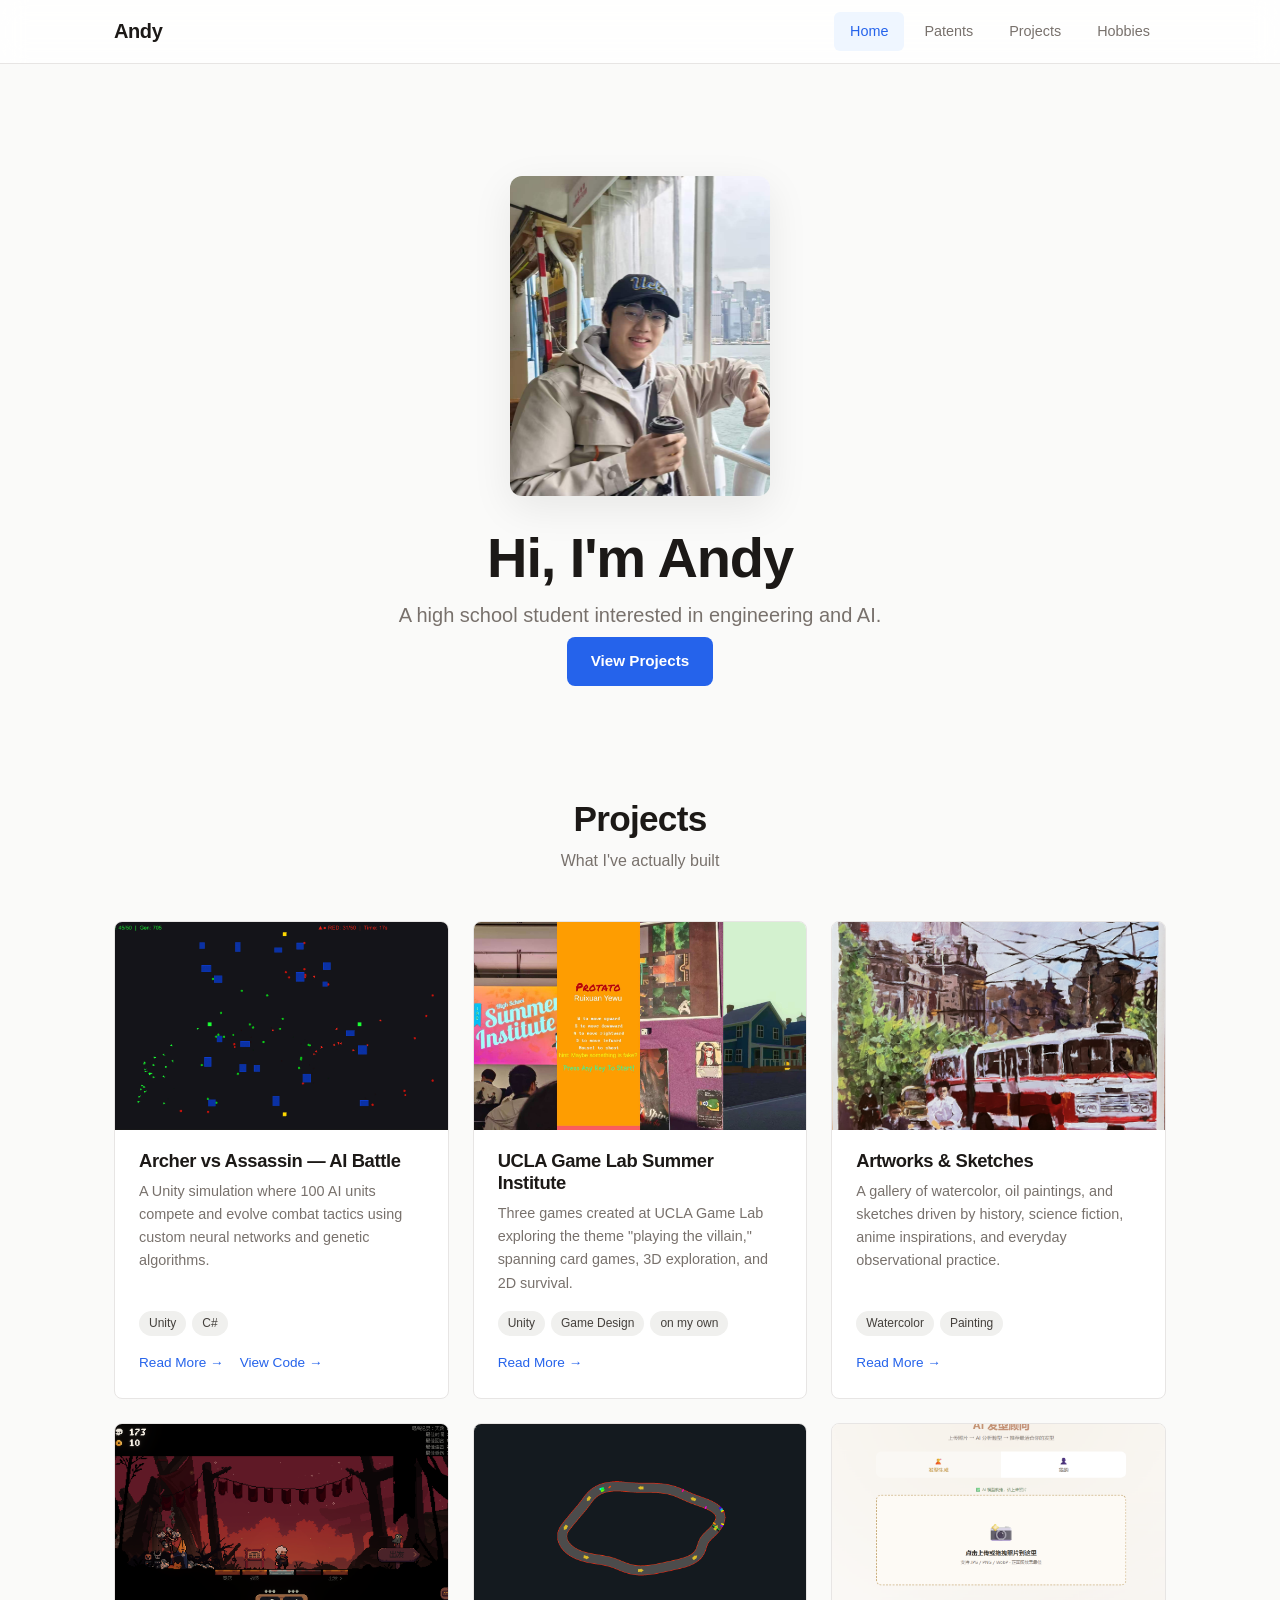
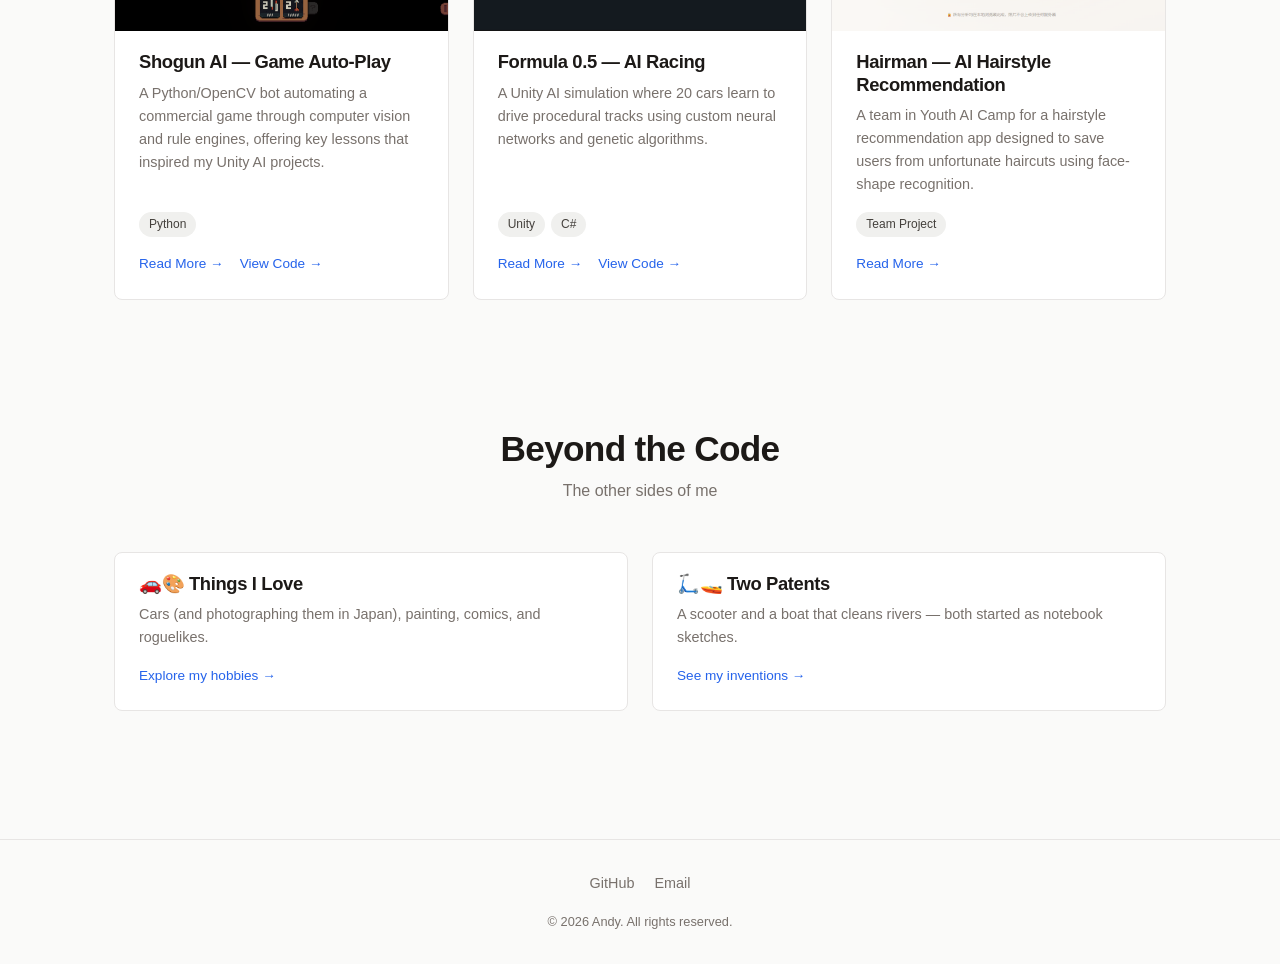
==== index.html @ 281b5085 "Add brief description to Artworks & Sketches card Co-Authored-By: Claude <noreply@anthropic.com>" ====
<!DOCTYPE html>
<html lang="en">
<head>
  <meta charset="UTF-8">
  <meta name="viewport" content="width=device-width, initial-scale=1.0">
  <meta name="description" content="Andy's personal site — projects and art by a high school student interested in engineering and AI">
  <title>Andy - Home</title>
  <link rel="stylesheet" href="css/style.css?v=2">
</head>
<body>

  <!-- Nav placeholder -->
  <div id="nav-placeholder"></div>

  <!-- Main content -->
  <main class="page-main">
    <div class="container">

      <!-- Hero -->
      <section class="hero">
        <div class="hero-photo">
          <img src="images/andy-photo.jpg" alt="Andy">
        </div>
        <h1>Hi, I'm Andy</h1>
        <p class="hero-tagline">A high school student interested in engineering and AI.</p>
        <div class="hero-actions">
          <a href="projects.html" class="btn btn-primary">View Projects</a>
          <!-- Resume hidden until it's ready: <a href="resume.pdf" class="btn btn-outline" target="_blank" rel="noopener">Download Resume</a> -->
        </div>
      </section>

      <!-- Featured Projects -->
      <section class="section">
        <div class="section-header">
          <h2>Projects</h2>
          <p>What I've actually built</p>
        </div>

        <div class="projects-grid">

          <!-- Archer vs Assassin -->
          <article class="project-card">
            <a href="archer-vs-assassin.html" class="project-card-link" aria-label="Archer vs Assassin details"></a>
            <div class="project-card-img"><img src="images/archer-vs-assassin-cover.png" alt="Archer vs Assassin AI Battle" style="width:100%;height:100%;object-fit:cover;"></div>
            <div class="project-card-body">
              <h3>Archer vs Assassin — AI Battle</h3>
              <p>A Unity simulation where 100 AI units compete and evolve combat tactics using custom neural networks and genetic algorithms.</p>
              <div class="project-card-tags">
                <span class="tag">Unity</span>
                <span class="tag">C#</span>
              </div>
              <div class="project-card-links">
                <a href="archer-vs-assassin.html">Read More →</a>
                <a href="https://github.com/AndyYe2009/archer-vs-assassin" target="_blank" rel="noopener">View Code →</a>
              </div>
            </div>
          </article>

          <!-- UCLA Game Lab -->
          <article class="project-card">
            <a href="ucla-game-lab.html" class="project-card-link" aria-label="UCLA Game Lab details"></a>
            <div class="project-card-img"><img src="images/ucla-game-lab-cover.jpg" alt="UCLA Game Lab Summer Institute" style="width:100%;height:100%;object-fit:cover;"></div>
            <div class="project-card-body">
              <h3>UCLA Game Lab Summer Institute</h3>
              <p>Three games created at UCLA Game Lab exploring the theme "playing the villain," spanning card games, 3D exploration, and 2D survival.</p>
              <div class="project-card-tags">
                <span class="tag">Unity</span>
                <span class="tag">Game Design</span>
                <span class="tag">on my own</span>
              </div>
              <div class="project-card-links">
                <a href="ucla-game-lab.html">Read More →</a>
              </div>
            </div>
          </article>

          <!-- Artworks & Sketches -->
          <article class="project-card">
            <a href="artwork.html" class="project-card-link" aria-label="Artworks &amp; Sketches details"></a>
            <div class="project-card-img"><img src="images/peoples-art-youth.jpg" alt="Artworks &amp; Sketches by Andy" style="width:100%;height:100%;object-fit:cover;"></div>
            <div class="project-card-body">
              <h3>Artworks &amp; Sketches</h3>
              <p>A gallery of watercolor, oil paintings, and sketches driven by history, science fiction, anime inspirations, and everyday observational practice.</p>
              <div class="project-card-tags">
                <span class="tag">Watercolor</span>
                <span class="tag">Painting</span>
              </div>
              <div class="project-card-links">
                <a href="artwork.html">Read More →</a>
              </div>
            </div>
          </article>

          <!-- Shogun AI -->
          <article class="project-card">
            <a href="shogun-ai.html" class="project-card-link" aria-label="Shogun AI details"></a>
            <div class="project-card-img"><img src="images/shogun-ai-cover.png" alt="Shogun AI Auto-Play" style="width:100%;height:100%;object-fit:cover;"></div>
            <div class="project-card-body">
              <h3>Shogun AI — Game Auto-Play</h3>
              <p>A Python/OpenCV bot automating a commercial game through computer vision and rule engines, offering key lessons that inspired my Unity AI projects.</p>
              <div class="project-card-tags">
                <span class="tag">Python</span>
              </div>
              <div class="project-card-links">
                <a href="shogun-ai.html">Read More →</a>
                <a href="https://github.com/AndyYe2009/shogun-ai" target="_blank" rel="noopener">View Code →</a>
              </div>
            </div>
          </article>

          <!-- Formula 0.5 -->
          <article class="project-card">
            <a href="formula-0.5.html" class="project-card-link" aria-label="Formula 0.5 details"></a>
            <div class="project-card-img"><img src="images/formula-0.5-cover.png" alt="Formula 0.5 AI Racing" style="width:100%;height:100%;object-fit:cover;"></div>
            <div class="project-card-body">
              <h3>Formula 0.5 — AI Racing</h3>
              <p>A Unity AI simulation where 20 cars learn to drive procedural tracks using custom neural networks and genetic algorithms.</p>
              <div class="project-card-tags">
                <span class="tag">Unity</span>
                <span class="tag">C#</span>
              </div>
              <div class="project-card-links">
                <a href="formula-0.5.html">Read More →</a>
                <a href="https://github.com/AndyYe2009/formula-0.5" target="_blank" rel="noopener">View Code →</a>
              </div>
            </div>
          </article>

          <!-- Hairman -->
          <article class="project-card">
            <a href="hairman.html" class="project-card-link" aria-label="Hairman details"></a>
            <div class="project-card-img"><img src="images/face-style-1.png" alt="Hairman AI Hairstyle Recommendation" style="width:100%;height:100%;object-fit:cover;"></div>
            <div class="project-card-body">
              <h3>Hairman — AI Hairstyle Recommendation</h3>
              <p>A team in Youth AI Camp for a hairstyle recommendation app designed to save users from unfortunate haircuts using face-shape recognition.</p>
              <div class="project-card-tags">
                <span class="tag">Team Project</span>
              </div>
              <div class="project-card-links">
                <a href="hairman.html">Read More →</a>
              </div>
            </div>
          </article>

        </div>
      </section>

      <!-- Beyond the code -->
      <section class="section">
        <div class="section-header">
          <h2>Beyond the Code</h2>
          <p>The other sides of me</p>
        </div>

        <div class="projects-grid" style="grid-template-columns: repeat(auto-fit, minmax(300px, 1fr));">

          <article class="project-card">
            <a href="hobbies.html" class="project-card-link" aria-label="Hobbies"></a>
            <div class="project-card-body">
              <h3>🚗🎨 Things I Love</h3>
              <p>Cars (and photographing them in Japan), painting, comics, and roguelikes.</p>
              <div class="project-card-links"><a href="hobbies.html">Explore my hobbies →</a></div>
            </div>
          </article>

          <article class="project-card">
            <a href="patents.html" class="project-card-link" aria-label="Patents"></a>
            <div class="project-card-body">
              <h3>🛴🚤 Two Patents</h3>
              <p>A scooter and a boat that cleans rivers — both started as notebook sketches.</p>
              <div class="project-card-links"><a href="patents.html">See my inventions →</a></div>
            </div>
          </article>

        </div>
      </section>

    </div>
  </main>

  <!-- Footer placeholder -->
  <div id="footer-placeholder"></div>

  <script src="js/main.js?v=3"></script>
</body>
</html>
---- css/style.css ----
/* ========================================
   个人主页 - 全局样式
   极简现代风格
   ======================================== */

/* ---------- CSS Variables ---------- */
:root {
  --color-bg:        #fafaf9;
  --color-surface:   #ffffff;
  --color-text:      #1c1917;
  --color-text-muted:#78716c;
  --color-accent:    #2563eb;
  --color-accent-hover: #1d4ed8;
  --color-border:    #e7e5e4;
  --color-tag-bg:    #f0f0ee;
  --color-tag-text:  #44403c;

  --font-sans: 'Inter', -apple-system, BlinkMacSystemFont, 'Segoe UI', Roboto, 'Helvetica Neue', Arial, sans-serif;
  --font-mono: 'JetBrains Mono', 'Fira Code', 'Cascadia Code', Consolas, monospace;

  --max-width: 1100px;
  --nav-height: 64px;
  --radius: 8px;
  --shadow-sm: 0 1px 2px rgba(0,0,0,0.04);
  --shadow-md: 0 4px 12px rgba(0,0,0,0.06);
  --shadow-lg: 0 12px 40px rgba(0,0,0,0.08);

  --transition: 0.2s ease;
}

/* ---------- Reset ---------- */
*, *::before, *::after {
  box-sizing: border-box;
  margin: 0;
  padding: 0;
}

html {
  scroll-behavior: smooth;
  -webkit-font-smoothing: antialiased;
  -moz-osx-font-smoothing: grayscale;
}

body {
  font-family: var(--font-sans);
  font-size: 16px;
  line-height: 1.6;
  color: var(--color-text);
  background-color: var(--color-bg);
  min-height: 100vh;
  display: flex;
  flex-direction: column;
}

/* ---------- Typography ---------- */
h1, h2, h3, h4 {
  font-weight: 700;
  line-height: 1.2;
  letter-spacing: -0.02em;
}

h1 { font-size: clamp(2.2rem, 5vw, 3.5rem); }
h2 { font-size: clamp(1.6rem, 3.5vw, 2.2rem); }
h3 { font-size: 1.25rem; }

p { color: var(--color-text-muted); }

a {
  color: var(--color-accent);
  text-decoration: none;
  transition: color var(--transition);
}
a:hover { color: var(--color-accent-hover); }

/* ---------- Container ---------- */
.container {
  width: 100%;
  max-width: var(--max-width);
  margin: 0 auto;
  padding: 0 24px;
}

/* ========================================
   导航栏 (Navigation)
   ======================================== */
.navbar {
  position: fixed;
  top: 0;
  left: 0;
  right: 0;
  height: var(--nav-height);
  background: rgba(255,255,255,0.82);
  backdrop-filter: blur(12px);
  -webkit-backdrop-filter: blur(12px);
  border-bottom: 1px solid var(--color-border);
  z-index: 1000;
  display: flex;
  align-items: center;
}

.navbar .container {
  display: flex;
  align-items: center;
  justify-content: space-between;
}

.nav-logo {
  font-size: 1.25rem;
  font-weight: 700;
  color: var(--color-text);
  letter-spacing: -0.02em;
  text-decoration: none;
}
.nav-logo:hover { color: var(--color-accent); }

.nav-links {
  display: flex;
  gap: 4px;
  list-style: none;
}

.nav-links a {
  display: inline-block;
  padding: 8px 16px;
  border-radius: 6px;
  font-size: 0.9rem;
  font-weight: 500;
  color: var(--color-text-muted);
  text-decoration: none;
  transition: all var(--transition);
}

.nav-links a:hover {
  color: var(--color-text);
  background: var(--color-tag-bg);
}

.nav-links a.active {
  color: var(--color-accent);
  background: #eff6ff;
}

/* Mobile nav toggle */
.nav-toggle {
  display: none;
  background: none;
  border: none;
  cursor: pointer;
  padding: 8px;
  color: var(--color-text);
}

.nav-toggle span {
  display: block;
  width: 24px;
  height: 2px;
  background: var(--color-text);
  margin: 5px 0;
  border-radius: 2px;
  transition: var(--transition);
}

/* ========================================
   页脚 (Footer)
   ======================================== */
.footer {
  margin-top: auto;
  padding: 32px 0;
  border-top: 1px solid var(--color-border);
  text-align: center;
}

.footer-social {
  display: flex;
  justify-content: center;
  gap: 20px;
  margin-bottom: 16px;
}

.footer-social a {
  color: var(--color-text-muted);
  font-size: 0.9rem;
  transition: color var(--transition);
}
.footer-social a:hover { color: var(--color-accent); }

.footer-copy {
  font-size: 0.8rem;
  color: var(--color-text-muted);
}

/* ========================================
   页面主体
   ======================================== */
.page-main {
  flex: 1;
  padding-top: calc(var(--nav-height) + 48px);
  padding-bottom: 64px;
}

/* ---------- Page Header ---------- */
.page-header {
  text-align: center;
  padding: 48px 0 40px;
}

.page-header h1 {
  margin-bottom: 12px;
}

.page-header p {
  font-size: 1.1rem;
  max-width: 560px;
  margin: 0 auto;
}

/* ========================================
   Hero (首页)
   ======================================== */
.hero {
  display: flex;
  flex-direction: column;
  align-items: center;
  text-align: center;
  padding: 64px 0 48px;
}

.hero-avatar {
  width: 100px;
  height: 100px;
  border-radius: 50%;
  background: linear-gradient(135deg, #dbeafe, #bfdbfe);
  display: flex;
  align-items: center;
  justify-content: center;
  font-size: 2.4rem;
  color: var(--color-accent);
  margin-bottom: 28px;
  border: 3px solid var(--color-surface);
  box-shadow: var(--shadow-md);
}

.hero-photo {
  width: 260px;
  height: 320px;
  border-radius: 12px;
  overflow: hidden;
  margin-bottom: 28px;
  box-shadow: var(--shadow-lg);
}

.hero-photo img {
  width: 100%;
  height: 100%;
  object-fit: cover;
  display: block;
}

.hero h1 {
  margin-bottom: 8px;
}

.hero .hero-tagline {
  font-size: 1.25rem;
  color: var(--color-text-muted);
  margin-bottom: 6px;
}

.hero .hero-sub {
  font-size: 0.95rem;
  color: var(--color-text-muted);
  max-width: 500px;
  margin-bottom: 32px;
}

.hero-actions {
  display: flex;
  gap: 12px;
  flex-wrap: wrap;
  justify-content: center;
}

/* ---------- Buttons ---------- */
.btn {
  display: inline-flex;
  align-items: center;
  gap: 6px;
  padding: 12px 24px;
  border-radius: var(--radius);
  font-size: 0.95rem;
  font-weight: 600;
  text-decoration: none;
  transition: all var(--transition);
  cursor: pointer;
  border: none;
}

.btn-primary {
  background: var(--color-accent);
  color: #fff;
}
.btn-primary:hover {
  background: var(--color-accent-hover);
  color: #fff;
  transform: translateY(-1px);
  box-shadow: var(--shadow-md);
}

.btn-outline {
  background: transparent;
  color: var(--color-text);
  border: 1.5px solid var(--color-border);
}
.btn-outline:hover {
  border-color: var(--color-accent);
  color: var(--color-accent);
  transform: translateY(-1px);
}

/* ========================================
   区块通用
   ======================================== */
.section {
  padding: 64px 0;
}

.section-header {
  text-align: center;
  margin-bottom: 48px;
}

.section-header h2 {
  margin-bottom: 8px;
}

.section-header p {
  font-size: 1rem;
}

/* ========================================
   项目卡片 (Project Cards)
   ======================================== */
.projects-grid {
  display: grid;
  grid-template-columns: repeat(auto-fill, minmax(320px, 1fr));
  gap: 24px;
}

.project-card {
  position: relative;
  background: var(--color-surface);
  border: 1px solid var(--color-border);
  border-radius: var(--radius);
  overflow: hidden;
  transition: all var(--transition);
  display: flex;
  flex-direction: column;
}

.project-card:hover {
  transform: translateY(-4px);
  box-shadow: var(--shadow-lg);
  border-color: transparent;
}

/* Card overlay link — makes entire card clickable */
.project-card-link {
  position: absolute;
  top: 0;
  left: 0;
  width: 100%;
  height: 100%;
  z-index: 2;
  text-decoration: none;
  color: transparent;
}

/* Inner links sit ABOVE the overlay so they stay clickable */
.project-card-links a {
  position: relative;
  z-index: 3;
}

.project-card-img {
  width: 100%;
  aspect-ratio: 16 / 10;
  background: linear-gradient(135deg, #f5f5f4, #e7e5e4);
  display: flex;
  align-items: center;
  justify-content: center;
  font-size: 2rem;
  color: var(--color-text-muted);
  overflow: hidden;
}

.project-card-img img {
  display: block;
}

.project-card-body {
  padding: 20px 24px 24px;
  flex: 1;
  display: flex;
  flex-direction: column;
}

.project-card-body h3 {
  margin-bottom: 8px;
  font-size: 1.15rem;
}

.project-card-body p {
  font-size: 0.9rem;
  flex: 1;
  margin-bottom: 16px;
}

.project-card-tags {
  display: flex;
  flex-wrap: wrap;
  gap: 6px;
  margin-bottom: 16px;
}

.tag {
  display: inline-block;
  padding: 3px 10px;
  font-size: 0.75rem;
  font-weight: 500;
  border-radius: 100px;
  background: var(--color-tag-bg);
  color: var(--color-tag-text);
}

.project-card-links {
  display: flex;
  gap: 16px;
  font-size: 0.85rem;
  font-weight: 500;
}

/* Timeline */
.timeline {
  position: relative;
  padding-left: 28px;
}

.timeline::before {
  content: '';
  position: absolute;
  left: 7px;
  top: 4px;
  bottom: 4px;
  width: 2px;
  background: var(--color-border);
}

.timeline-item {
  position: relative;
  margin-bottom: 32px;
}

.timeline-item:last-child { margin-bottom: 0; }

.timeline-item::before {
  content: '';
  position: absolute;
  left: -24px;
  top: 6px;
  width: 10px;
  height: 10px;
  border-radius: 50%;
  background: var(--color-accent);
  border: 2px solid var(--color-surface);
  box-shadow: 0 0 0 2px var(--color-accent);
}

.timeline-date {
  font-size: 0.8rem;
  font-weight: 600;
  color: var(--color-accent);
  text-transform: uppercase;
  letter-spacing: 0.05em;
  margin-bottom: 4px;
}

.timeline-title {
  font-weight: 600;
  font-size: 1rem;
  margin-bottom: 4px;
}

.timeline-desc {
  font-size: 0.9rem;
  color: var(--color-text-muted);
}

/* ========================================
   响应式 (Responsive)
   ======================================== */
@media (max-width: 768px) {
  .projects-grid {
    grid-template-columns: 1fr;
  }

  .hero {
    padding: 32px 0 24px;
  }

  .hero-avatar {
    width: 80px;
    height: 80px;
    font-size: 2rem;
  }

  .hero-photo {
    width: 200px;
    height: 250px;
  }

  .page-main {
    padding-top: calc(var(--nav-height) + 24px);
  }

  /* Mobile nav */
  .nav-links {
    position: fixed;
    top: var(--nav-height);
    left: 0;
    right: 0;
    background: rgba(255,255,255,0.95);
    backdrop-filter: blur(12px);
    -webkit-backdrop-filter: blur(12px);
    flex-direction: column;
    padding: 16px;
    border-bottom: 1px solid var(--color-border);
    transform: translateY(-100%);
    opacity: 0;
    pointer-events: none;
    transition: all 0.25s ease;
  }

  .nav-links.open {
    transform: translateY(0);
    opacity: 1;
    pointer-events: auto;
  }

  .nav-links a {
    display: block;
    padding: 12px 16px;
    font-size: 1rem;
  }

  .nav-toggle { display: block; }
}

@media (max-width: 480px) {
  .hero-actions {
    flex-direction: column;
  }

  .btn { justify-content: center; }
}

/* ========================================
   可展开内容 (Expandable / Accordion)
   ======================================== */
details.accordion {
  border: 1px solid var(--color-border);
  border-radius: var(--radius);
  background: var(--color-surface);
  margin-bottom: 12px;
  overflow: hidden;
}

details.accordion summary {
  cursor: pointer;
  padding: 14px 18px;
  font-weight: 600;
  font-size: 0.95rem;
  list-style: none;
  display: flex;
  align-items: center;
  justify-content: space-between;
  gap: 12px;
  user-select: none;
  color: var(--color-text);
}

details.accordion summary::-webkit-details-marker { display: none; }

details.accordion summary::after {
  content: '+';
  font-weight: 700;
  font-size: 1.1rem;
  color: var(--color-accent);
  transition: transform var(--transition);
}

details.accordion[open] summary::after {
  content: '−';
}

details.accordion .accordion-body {
  padding: 4px 18px 18px;
  color: var(--color-text-muted);
  line-height: 1.7;
  font-size: 0.9rem;
}

details.accordion .accordion-body p,
details.accordion .accordion-body li {
  color: var(--color-text-muted);
}

details.accordion:hover {
  border-color: var(--color-accent);
}

/* ========================================
   横向时间轴 (Horizontal Timeline)
   ======================================== */
.timeline-h {
  display: flex;
  align-items: flex-start;
  gap: 20px;
  overflow-x: auto;
  padding: 16px 4px 28px;
  scroll-snap-type: x mandatory;
  -webkit-overflow-scrolling: touch;
  scrollbar-width: thin;
  scrollbar-color: var(--color-accent) var(--color-border);
  cursor: grab;
  user-select: none;
  -webkit-user-select: none;
  margin: 0 -24px;
  padding-left: 24px;
  padding-right: 24px;
}

.timeline-h:active,
.timeline-h.grabbing { cursor: grabbing; }

.timeline-h::-webkit-scrollbar { height: 8px; }
.timeline-h::-webkit-scrollbar-track {
  background: var(--color-border);
  border-radius: 100px;
}
.timeline-h::-webkit-scrollbar-thumb {
  background: var(--color-accent);
  border-radius: 100px;
}

.timeline-h-item {
  flex: 0 0 auto;
  width: 300px;
  scroll-snap-align: start;
  background: var(--color-surface);
  border: 1px solid var(--color-border);
  border-radius: var(--radius);
  padding: 20px;
  display: flex;
  flex-direction: column;
  gap: 6px;
  position: relative;
  transition: var(--transition);
}

.timeline-h-item:hover {
  border-color: var(--color-accent);
  transform: translateY(-2px);
  box-shadow: var(--shadow-sm);
}

.timeline-h-item::before {
  content: '';
  position: absolute;
  top: -9px;
  left: 22px;
  width: 12px;
  height: 12px;
  border-radius: 50%;
  background: var(--color-accent);
  box-shadow: 0 0 0 3px var(--color-bg);
}

.timeline-h-item img.timeline-media,
.timeline-h-item iframe.timeline-media {
  width: 100%;
  border-radius: 6px;
  margin-top: 6px;
}

.timeline-h-item iframe.timeline-media {
  aspect-ratio: 16 / 9;
  border: none;
  background: #000;
}

/* Trailing spacer so the last card can rest against the left edge */
.timeline-h::after {
  content: '';
  flex: 0 0 1px;
}
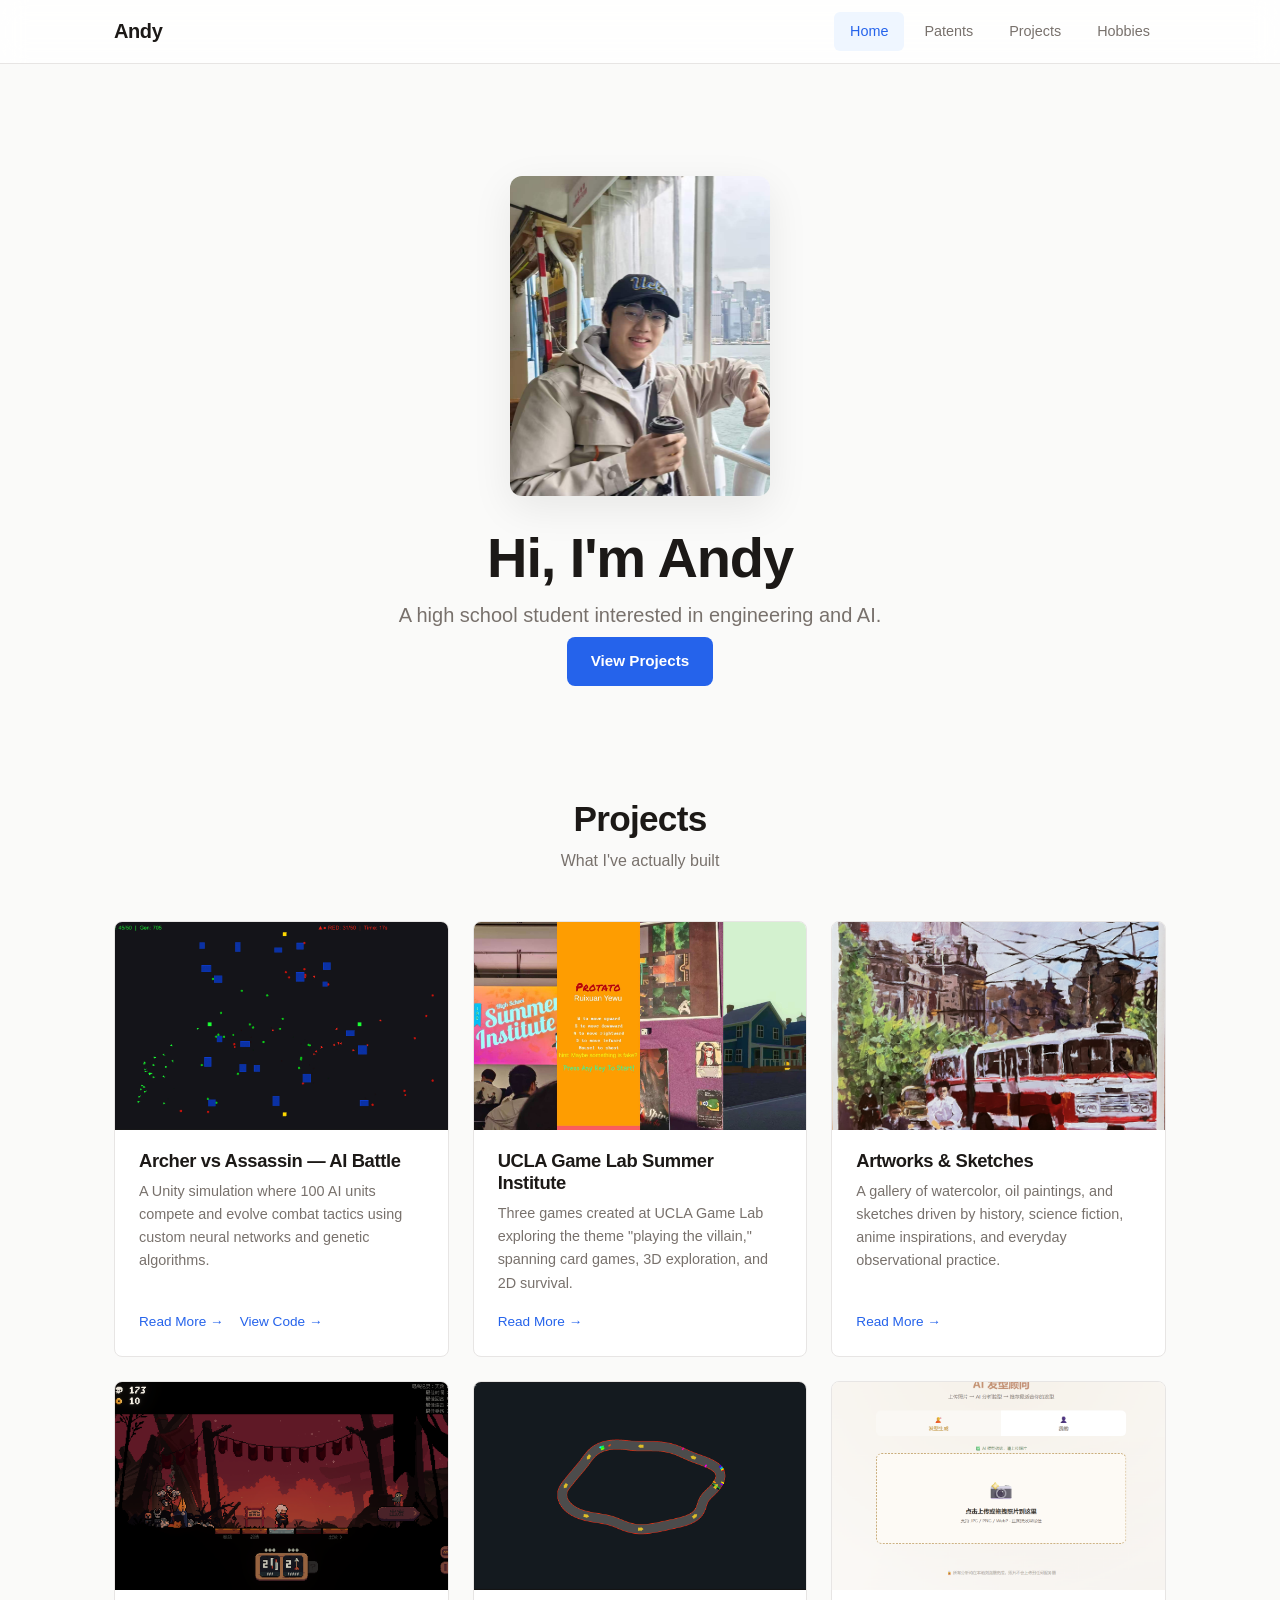
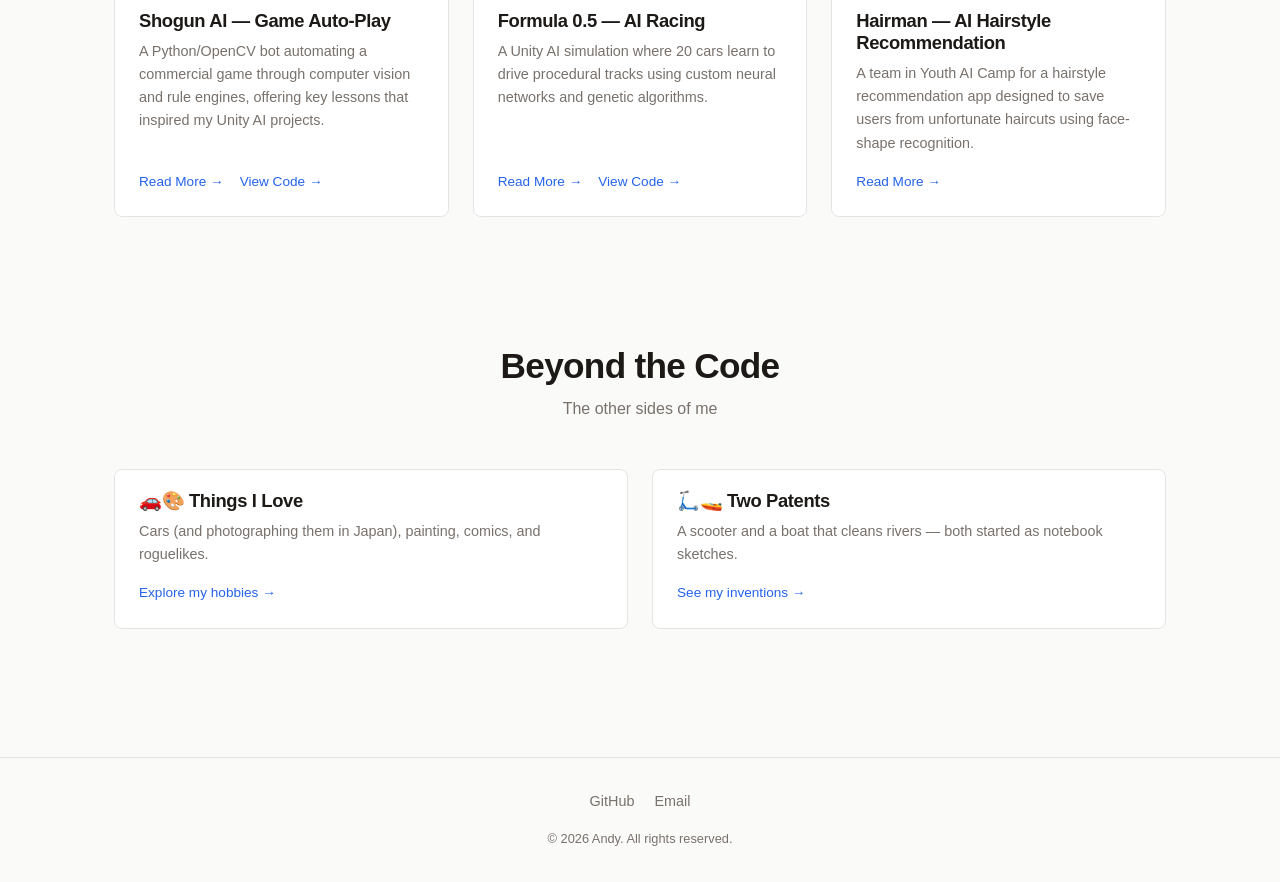
==== commit 666a3eae: "Remove tech tags from project cards Co-Authored-By: Claude <noreply@anthropic.com>" ====
--- a/index.html
+++ b/index.html
@@ -45,10 +45,6 @@
             <div class="project-card-body">
               <h3>Archer vs Assassin — AI Battle</h3>
               <p>A Unity simulation where 100 AI units compete and evolve combat tactics using custom neural networks and genetic algorithms.</p>
-              <div class="project-card-tags">
-                <span class="tag">Unity</span>
-                <span class="tag">C#</span>
-              </div>
               <div class="project-card-links">
                 <a href="archer-vs-assassin.html">Read More →</a>
                 <a href="https://github.com/AndyYe2009/archer-vs-assassin" target="_blank" rel="noopener">View Code →</a>
@@ -63,11 +59,6 @@
             <div class="project-card-body">
               <h3>UCLA Game Lab Summer Institute</h3>
               <p>Three games created at UCLA Game Lab exploring the theme "playing the villain," spanning card games, 3D exploration, and 2D survival.</p>
-              <div class="project-card-tags">
-                <span class="tag">Unity</span>
-                <span class="tag">Game Design</span>
-                <span class="tag">on my own</span>
-              </div>
               <div class="project-card-links">
                 <a href="ucla-game-lab.html">Read More →</a>
               </div>
@@ -81,10 +72,6 @@
             <div class="project-card-body">
               <h3>Artworks &amp; Sketches</h3>
               <p>A gallery of watercolor, oil paintings, and sketches driven by history, science fiction, anime inspirations, and everyday observational practice.</p>
-              <div class="project-card-tags">
-                <span class="tag">Watercolor</span>
-                <span class="tag">Painting</span>
-              </div>
               <div class="project-card-links">
                 <a href="artwork.html">Read More →</a>
               </div>
@@ -98,9 +85,6 @@
             <div class="project-card-body">
               <h3>Shogun AI — Game Auto-Play</h3>
               <p>A Python/OpenCV bot automating a commercial game through computer vision and rule engines, offering key lessons that inspired my Unity AI projects.</p>
-              <div class="project-card-tags">
-                <span class="tag">Python</span>
-              </div>
               <div class="project-card-links">
                 <a href="shogun-ai.html">Read More →</a>
                 <a href="https://github.com/AndyYe2009/shogun-ai" target="_blank" rel="noopener">View Code →</a>
@@ -115,10 +99,6 @@
             <div class="project-card-body">
               <h3>Formula 0.5 — AI Racing</h3>
               <p>A Unity AI simulation where 20 cars learn to drive procedural tracks using custom neural networks and genetic algorithms.</p>
-              <div class="project-card-tags">
-                <span class="tag">Unity</span>
-                <span class="tag">C#</span>
-              </div>
               <div class="project-card-links">
                 <a href="formula-0.5.html">Read More →</a>
                 <a href="https://github.com/AndyYe2009/formula-0.5" target="_blank" rel="noopener">View Code →</a>
@@ -133,9 +113,6 @@
             <div class="project-card-body">
               <h3>Hairman — AI Hairstyle Recommendation</h3>
               <p>A team in Youth AI Camp for a hairstyle recommendation app designed to save users from unfortunate haircuts using face-shape recognition.</p>
-              <div class="project-card-tags">
-                <span class="tag">Team Project</span>
-              </div>
               <div class="project-card-links">
                 <a href="hairman.html">Read More →</a>
               </div>
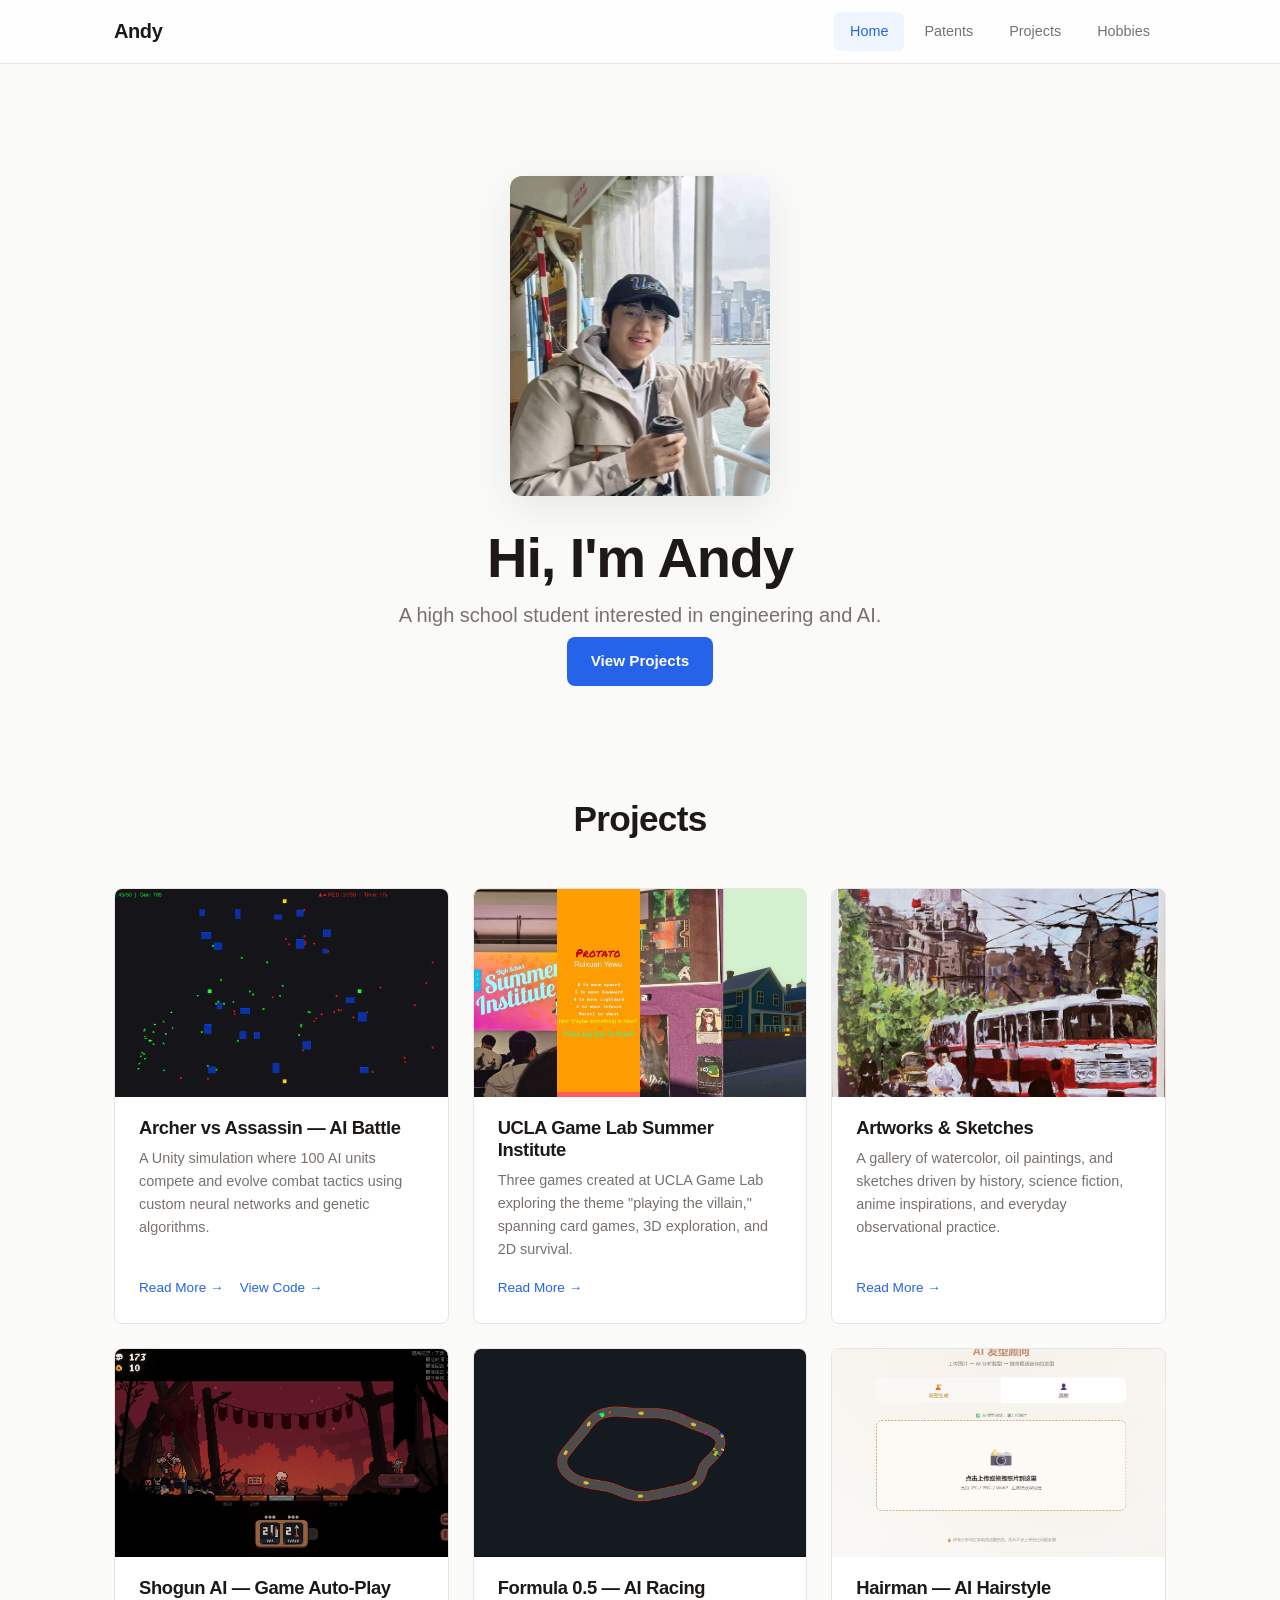
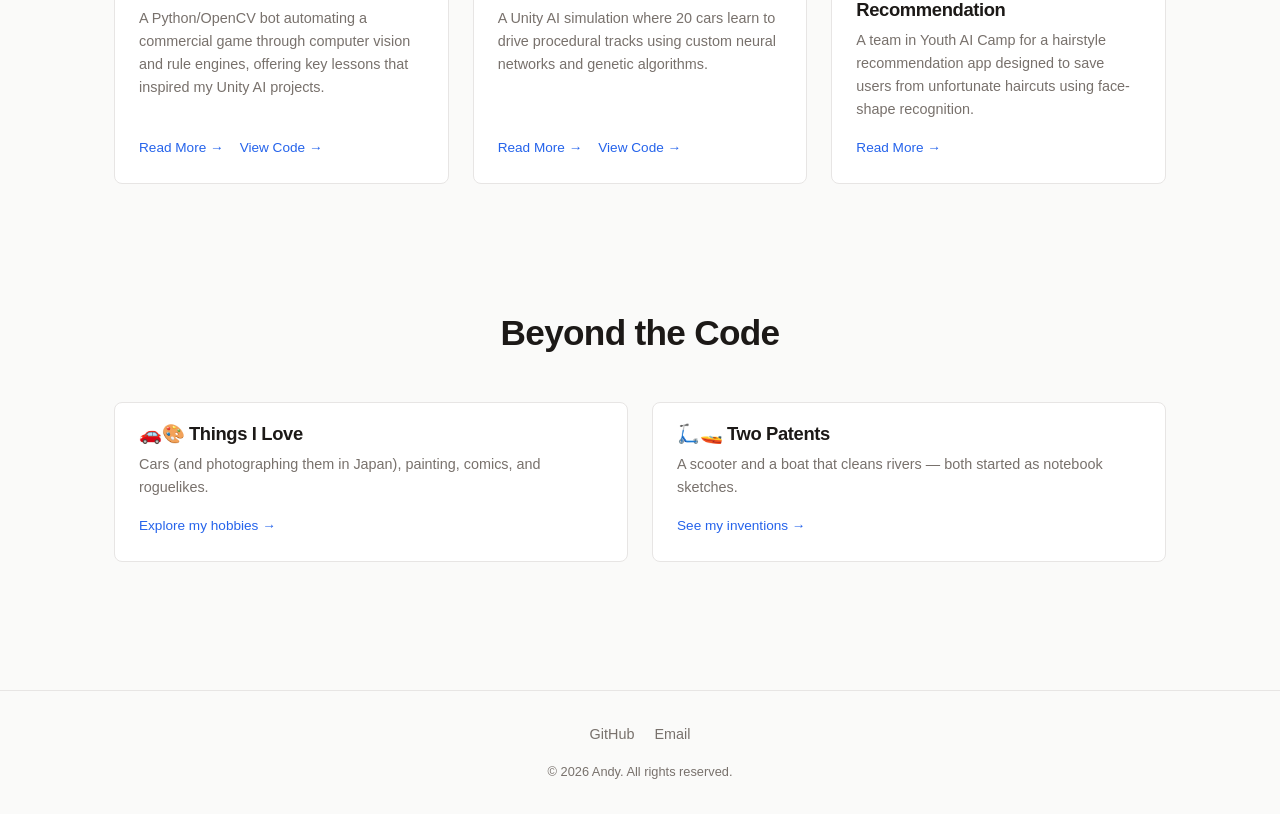
==== commit 26cd1d3c: "Remove section subtitles on homepage and projects page Co-Authored-By: Claude <noreply@anthropic.com" ====
--- a/index.html
+++ b/index.html
@@ -33,7 +33,6 @@
       <section class="section">
         <div class="section-header">
           <h2>Projects</h2>
-          <p>What I've actually built</p>
         </div>
 
         <div class="projects-grid">
@@ -126,7 +125,6 @@
       <section class="section">
         <div class="section-header">
           <h2>Beyond the Code</h2>
-          <p>The other sides of me</p>
         </div>
 
         <div class="projects-grid" style="grid-template-columns: repeat(auto-fit, minmax(300px, 1fr));">
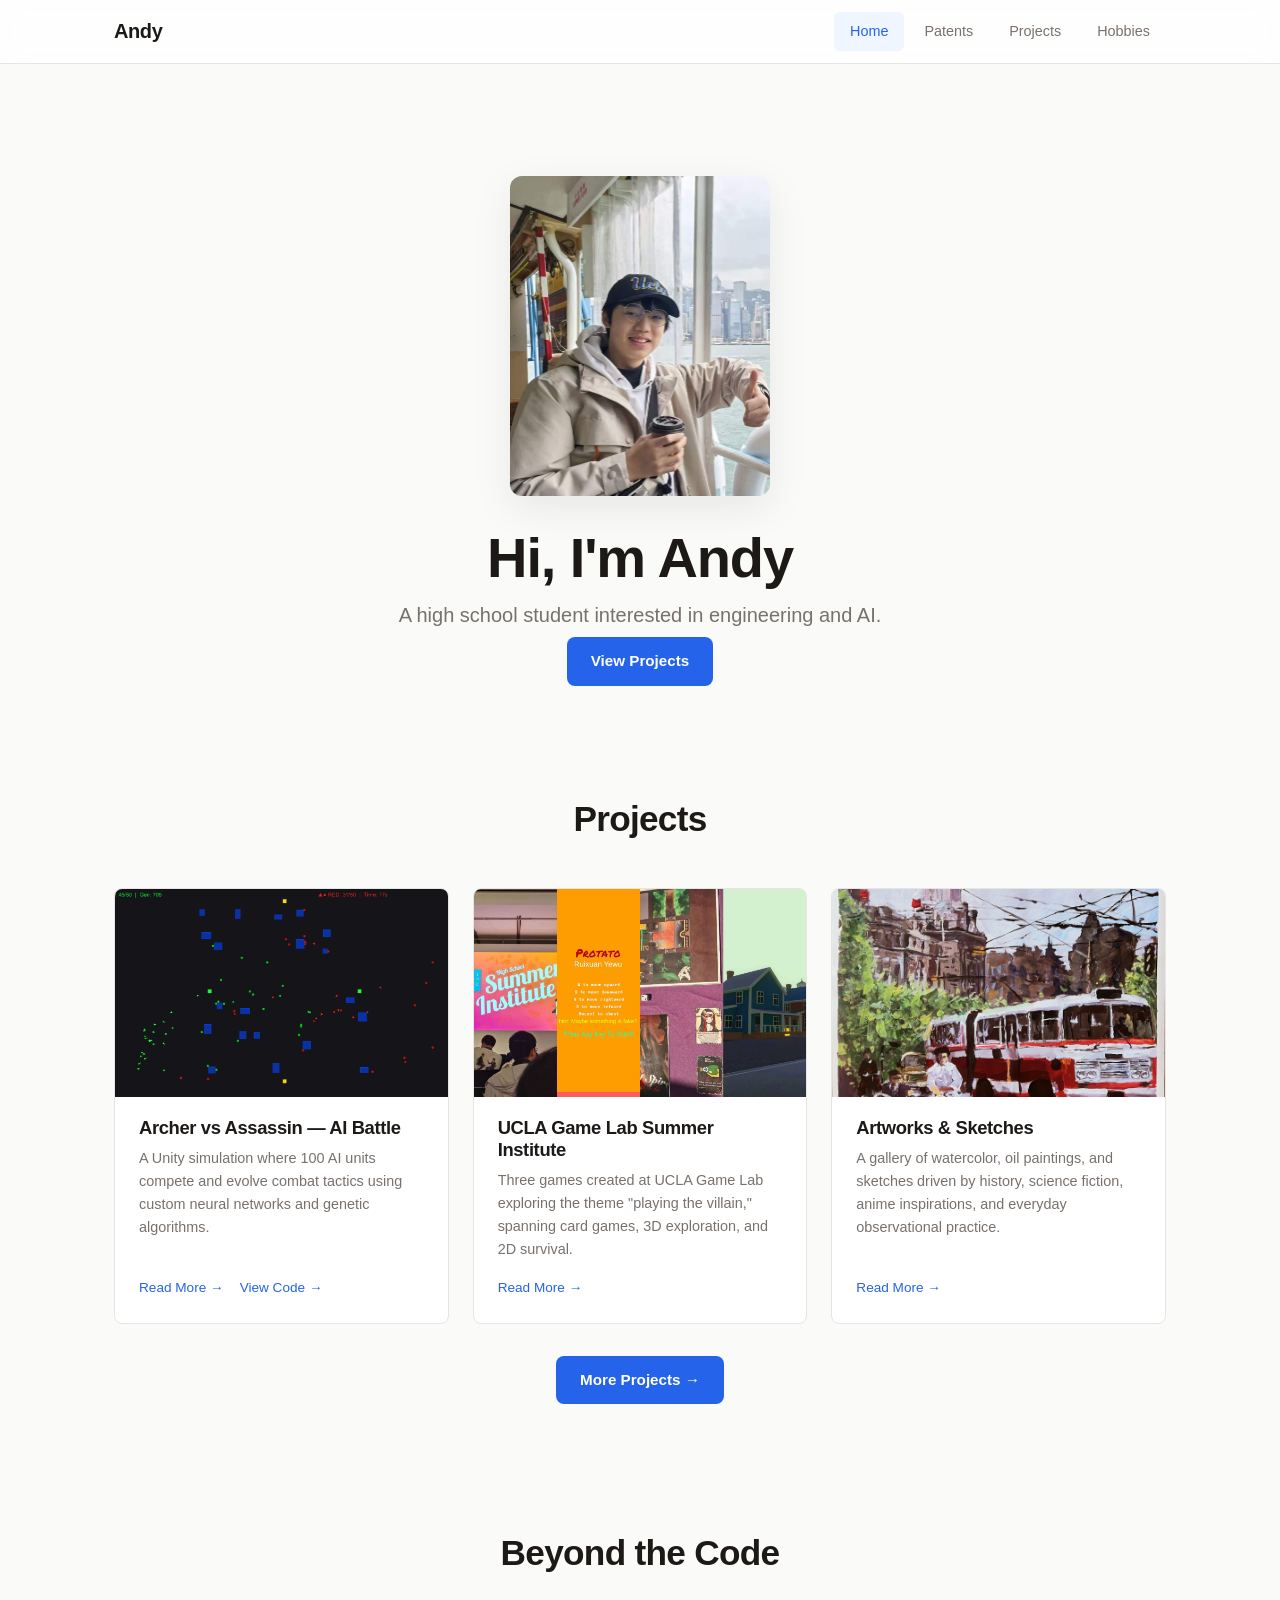
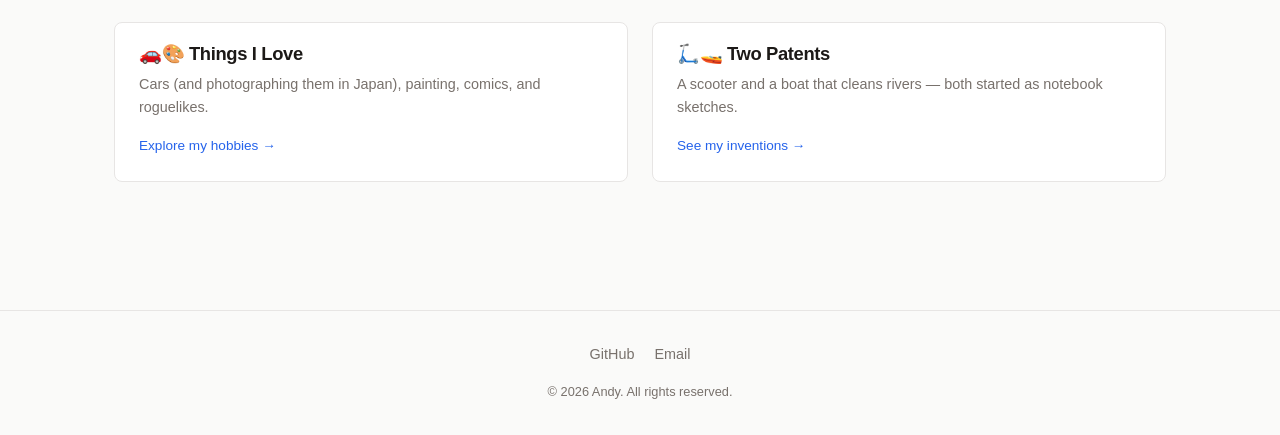
==== commit 5b705e75: "Show only 3 projects on homepage with More button Co-Authored-By: Claude <noreply@anthropic.com>" ====
--- a/index.html
+++ b/index.html
@@ -77,47 +77,10 @@
             </div>
           </article>
 
-          <!-- Shogun AI -->
-          <article class="project-card">
-            <a href="shogun-ai.html" class="project-card-link" aria-label="Shogun AI details"></a>
-            <div class="project-card-img"><img src="images/shogun-ai-cover.png" alt="Shogun AI Auto-Play" style="width:100%;height:100%;object-fit:cover;"></div>
-            <div class="project-card-body">
-              <h3>Shogun AI — Game Auto-Play</h3>
-              <p>A Python/OpenCV bot automating a commercial game through computer vision and rule engines, offering key lessons that inspired my Unity AI projects.</p>
-              <div class="project-card-links">
-                <a href="shogun-ai.html">Read More →</a>
-                <a href="https://github.com/AndyYe2009/shogun-ai" target="_blank" rel="noopener">View Code →</a>
-              </div>
-            </div>
-          </article>
+        </div>
 
-          <!-- Formula 0.5 -->
-          <article class="project-card">
-            <a href="formula-0.5.html" class="project-card-link" aria-label="Formula 0.5 details"></a>
-            <div class="project-card-img"><img src="images/formula-0.5-cover.png" alt="Formula 0.5 AI Racing" style="width:100%;height:100%;object-fit:cover;"></div>
-            <div class="project-card-body">
-              <h3>Formula 0.5 — AI Racing</h3>
-              <p>A Unity AI simulation where 20 cars learn to drive procedural tracks using custom neural networks and genetic algorithms.</p>
-              <div class="project-card-links">
-                <a href="formula-0.5.html">Read More →</a>
-                <a href="https://github.com/AndyYe2009/formula-0.5" target="_blank" rel="noopener">View Code →</a>
-              </div>
-            </div>
-          </article>
-
-          <!-- Hairman -->
-          <article class="project-card">
-            <a href="hairman.html" class="project-card-link" aria-label="Hairman details"></a>
-            <div class="project-card-img"><img src="images/face-style-1.png" alt="Hairman AI Hairstyle Recommendation" style="width:100%;height:100%;object-fit:cover;"></div>
-            <div class="project-card-body">
-              <h3>Hairman — AI Hairstyle Recommendation</h3>
-              <p>A team in Youth AI Camp for a hairstyle recommendation app designed to save users from unfortunate haircuts using face-shape recognition.</p>
-              <div class="project-card-links">
-                <a href="hairman.html">Read More →</a>
-              </div>
-            </div>
-          </article>
-
+        <div style="text-align:center; margin-top: 32px;">
+          <a href="projects.html" class="btn btn-primary">More Projects →</a>
         </div>
       </section>
 
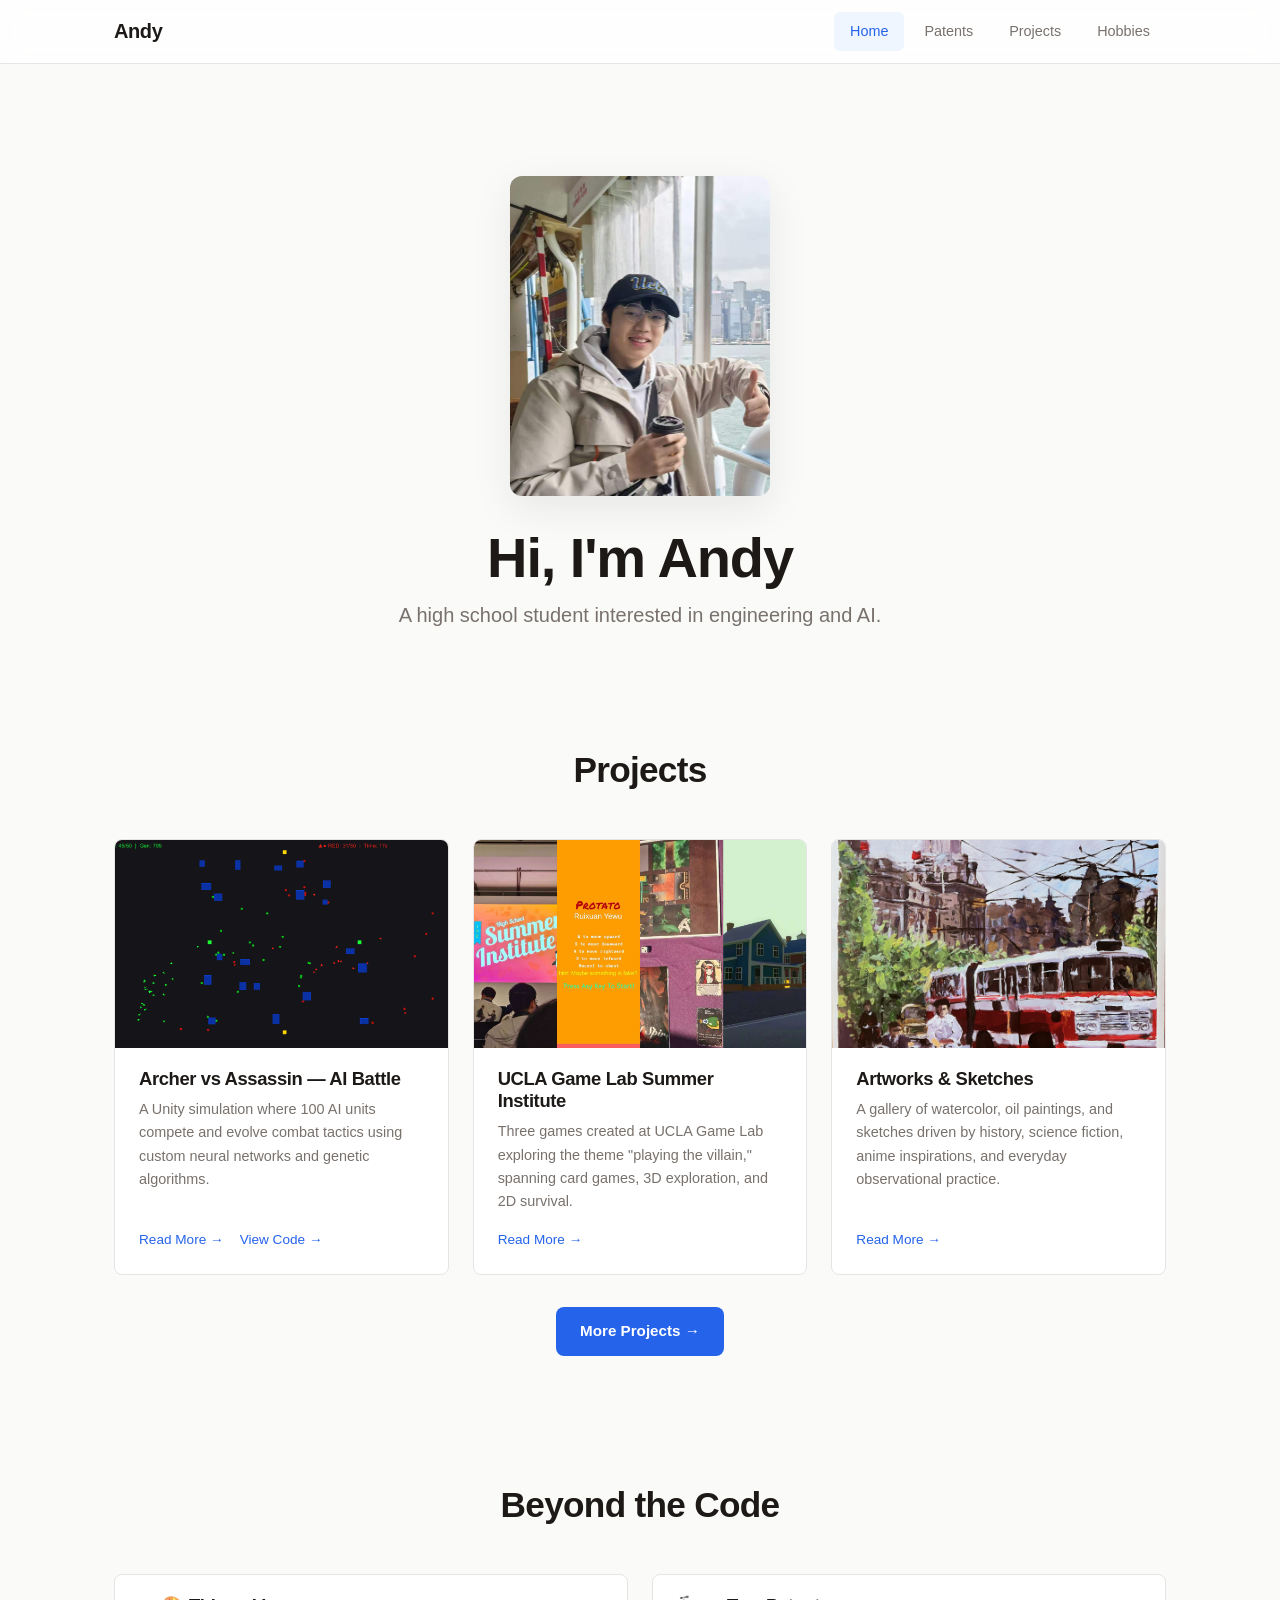
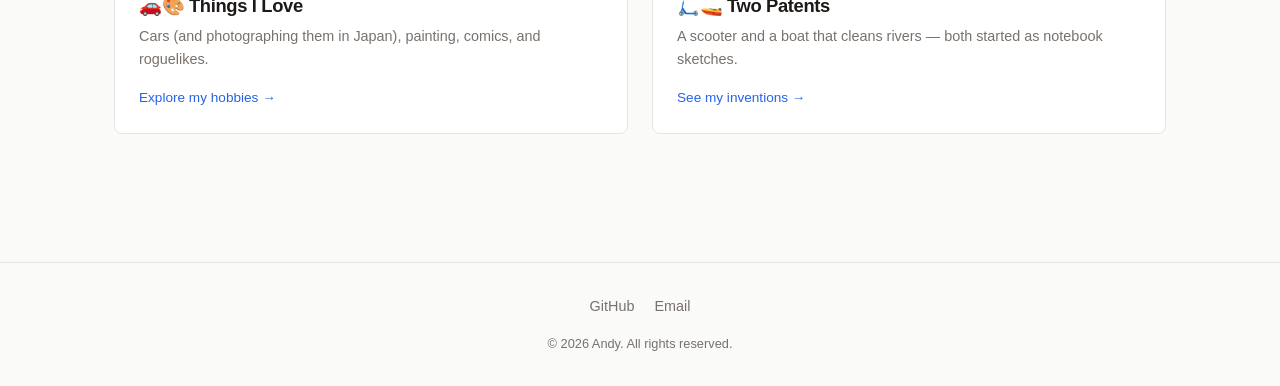
==== commit 080126ee: "Remove hero View Projects button Co-Authored-By: Claude <noreply@anthropic.com>" ====
--- a/index.html
+++ b/index.html
@@ -23,10 +23,6 @@
         </div>
         <h1>Hi, I'm Andy</h1>
         <p class="hero-tagline">A high school student interested in engineering and AI.</p>
-        <div class="hero-actions">
-          <a href="projects.html" class="btn btn-primary">View Projects</a>
-          <!-- Resume hidden until it's ready: <a href="resume.pdf" class="btn btn-outline" target="_blank" rel="noopener">Download Resume</a> -->
-        </div>
       </section>
 
       <!-- Featured Projects -->
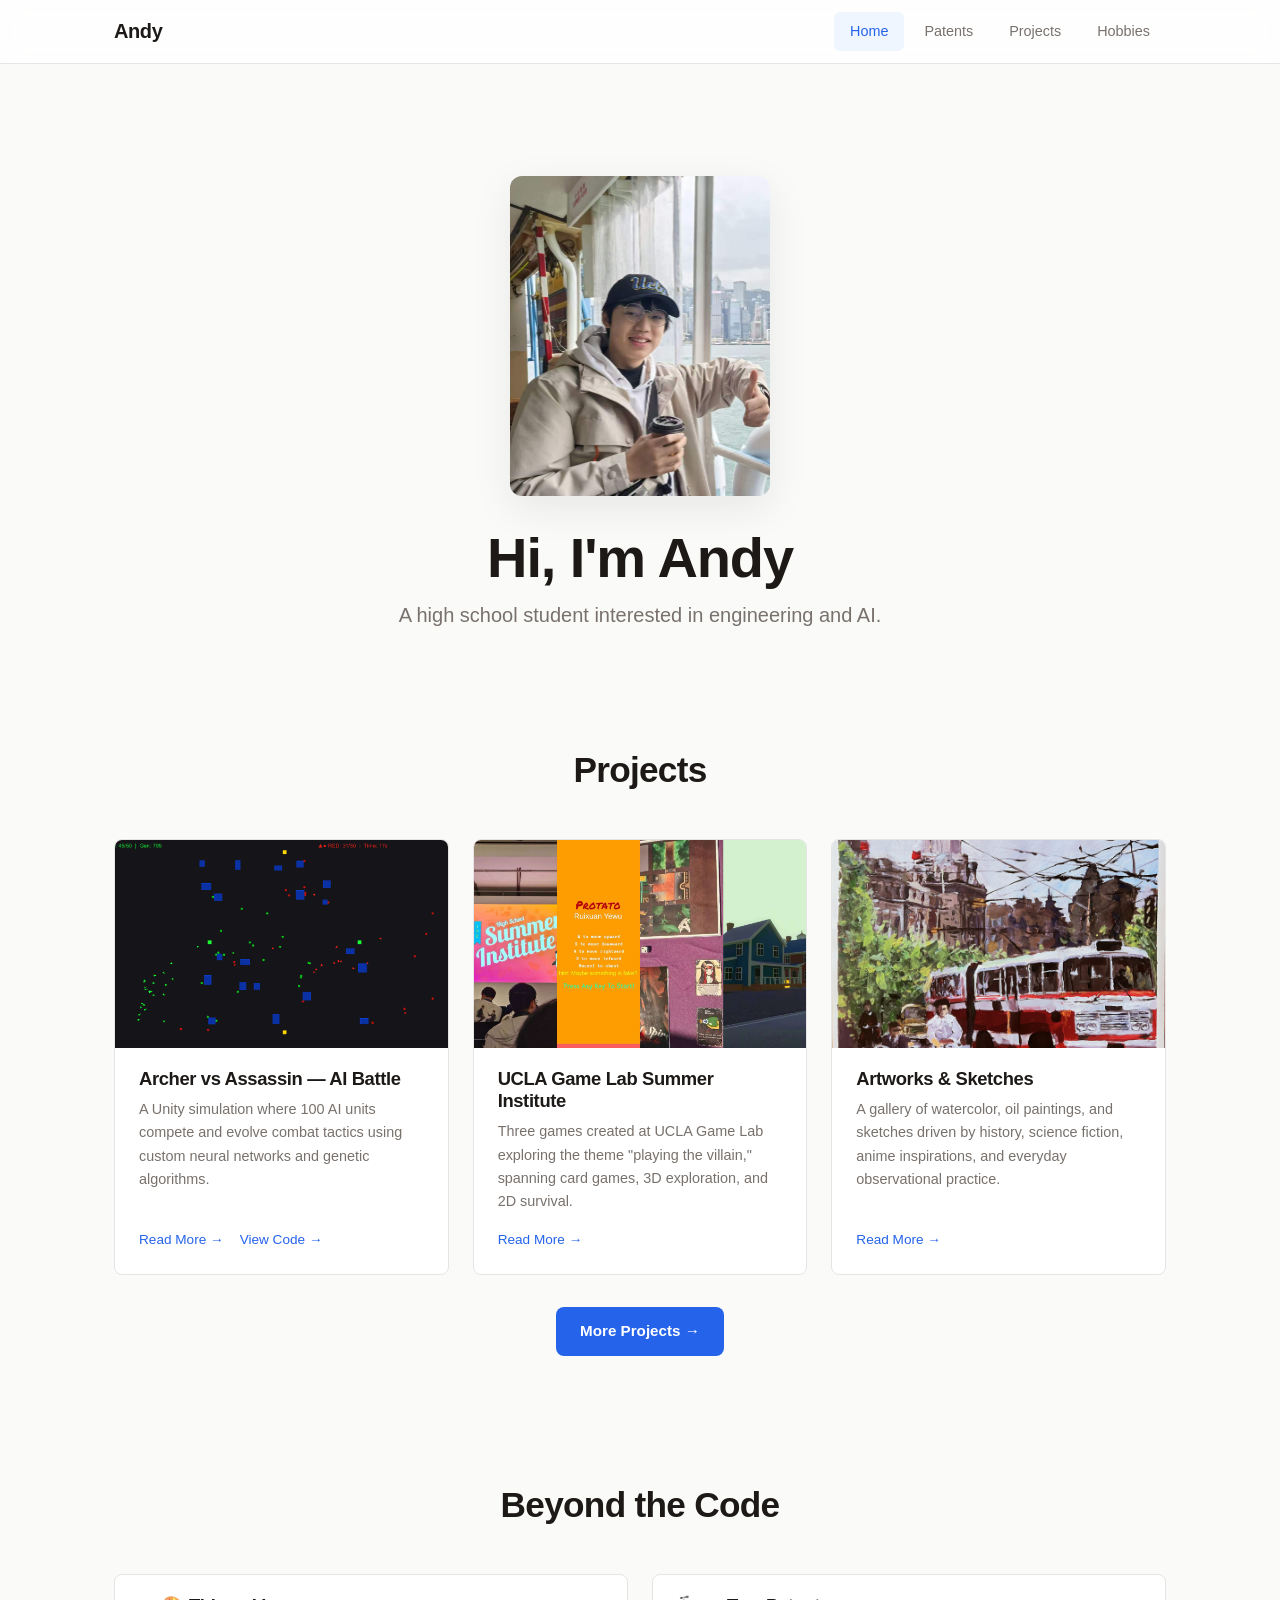
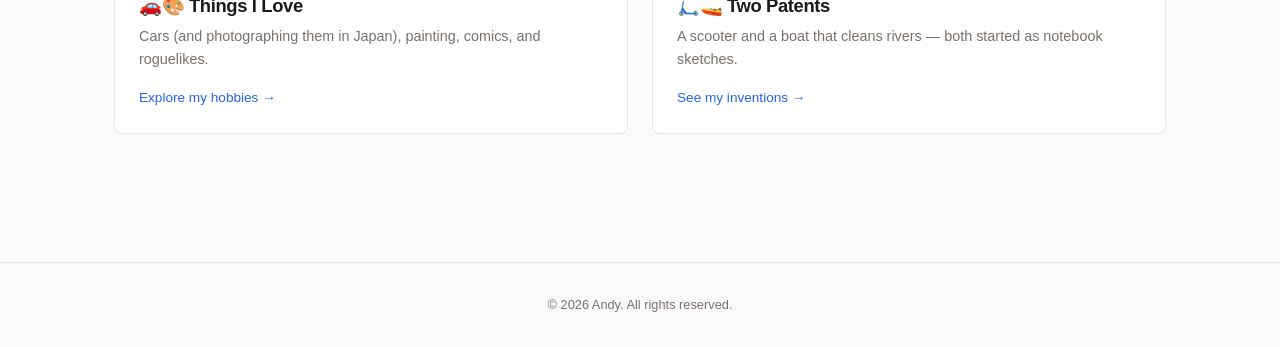
==== commit 45270129: "Add image lightbox for fullscreen viewing - Add lightbox overlay (CSS + JS) to open any content imag" ====
--- a/index.html
+++ b/index.html
@@ -5,7 +5,7 @@
   <meta name="viewport" content="width=device-width, initial-scale=1.0">
   <meta name="description" content="Andy's personal site — projects and art by a high school student interested in engineering and AI">
   <title>Andy - Home</title>
-  <link rel="stylesheet" href="css/style.css?v=2">
+  <link rel="stylesheet" href="css/style.css?v=3">
 </head>
 <body>
 
@@ -115,6 +115,6 @@
   <!-- Footer placeholder -->
   <div id="footer-placeholder"></div>
 
-  <script src="js/main.js?v=3"></script>
+  <script src="js/main.js?v=4"></script>
 </body>
 </html>
--- a/css/style.css
+++ b/css/style.css
@@ -703,3 +703,53 @@
   content: '';
   flex: 0 0 1px;
 }
+
+/* ========================================
+   Lightbox (图片全屏查看)
+   ======================================== */
+.lightbox {
+  position: fixed;
+  inset: 0;
+  z-index: 2000;
+  background: rgba(0, 0, 0, 0.9);
+  display: flex;
+  align-items: center;
+  justify-content: center;
+  opacity: 0;
+  visibility: hidden;
+  transition: opacity 0.2s ease, visibility 0.2s ease;
+  cursor: zoom-out;
+}
+.lightbox.open {
+  opacity: 1;
+  visibility: visible;
+}
+.lightbox img {
+  max-width: 92vw;
+  max-height: 92vh;
+  border-radius: 6px;
+  box-shadow: 0 20px 60px rgba(0, 0, 0, 0.5);
+  cursor: default;
+}
+.lightbox-close {
+  position: fixed;
+  top: 16px;
+  right: 20px;
+  z-index: 2001;
+  width: 44px;
+  height: 44px;
+  font-size: 2rem;
+  line-height: 1;
+  color: #fff;
+  background: rgba(255, 255, 255, 0.12);
+  border: none;
+  border-radius: 50%;
+  cursor: pointer;
+  transition: background 0.2s ease;
+}
+.lightbox-close:hover {
+  background: rgba(255, 255, 255, 0.25);
+}
+img[data-lightbox] {
+  cursor: zoom-in;
+}
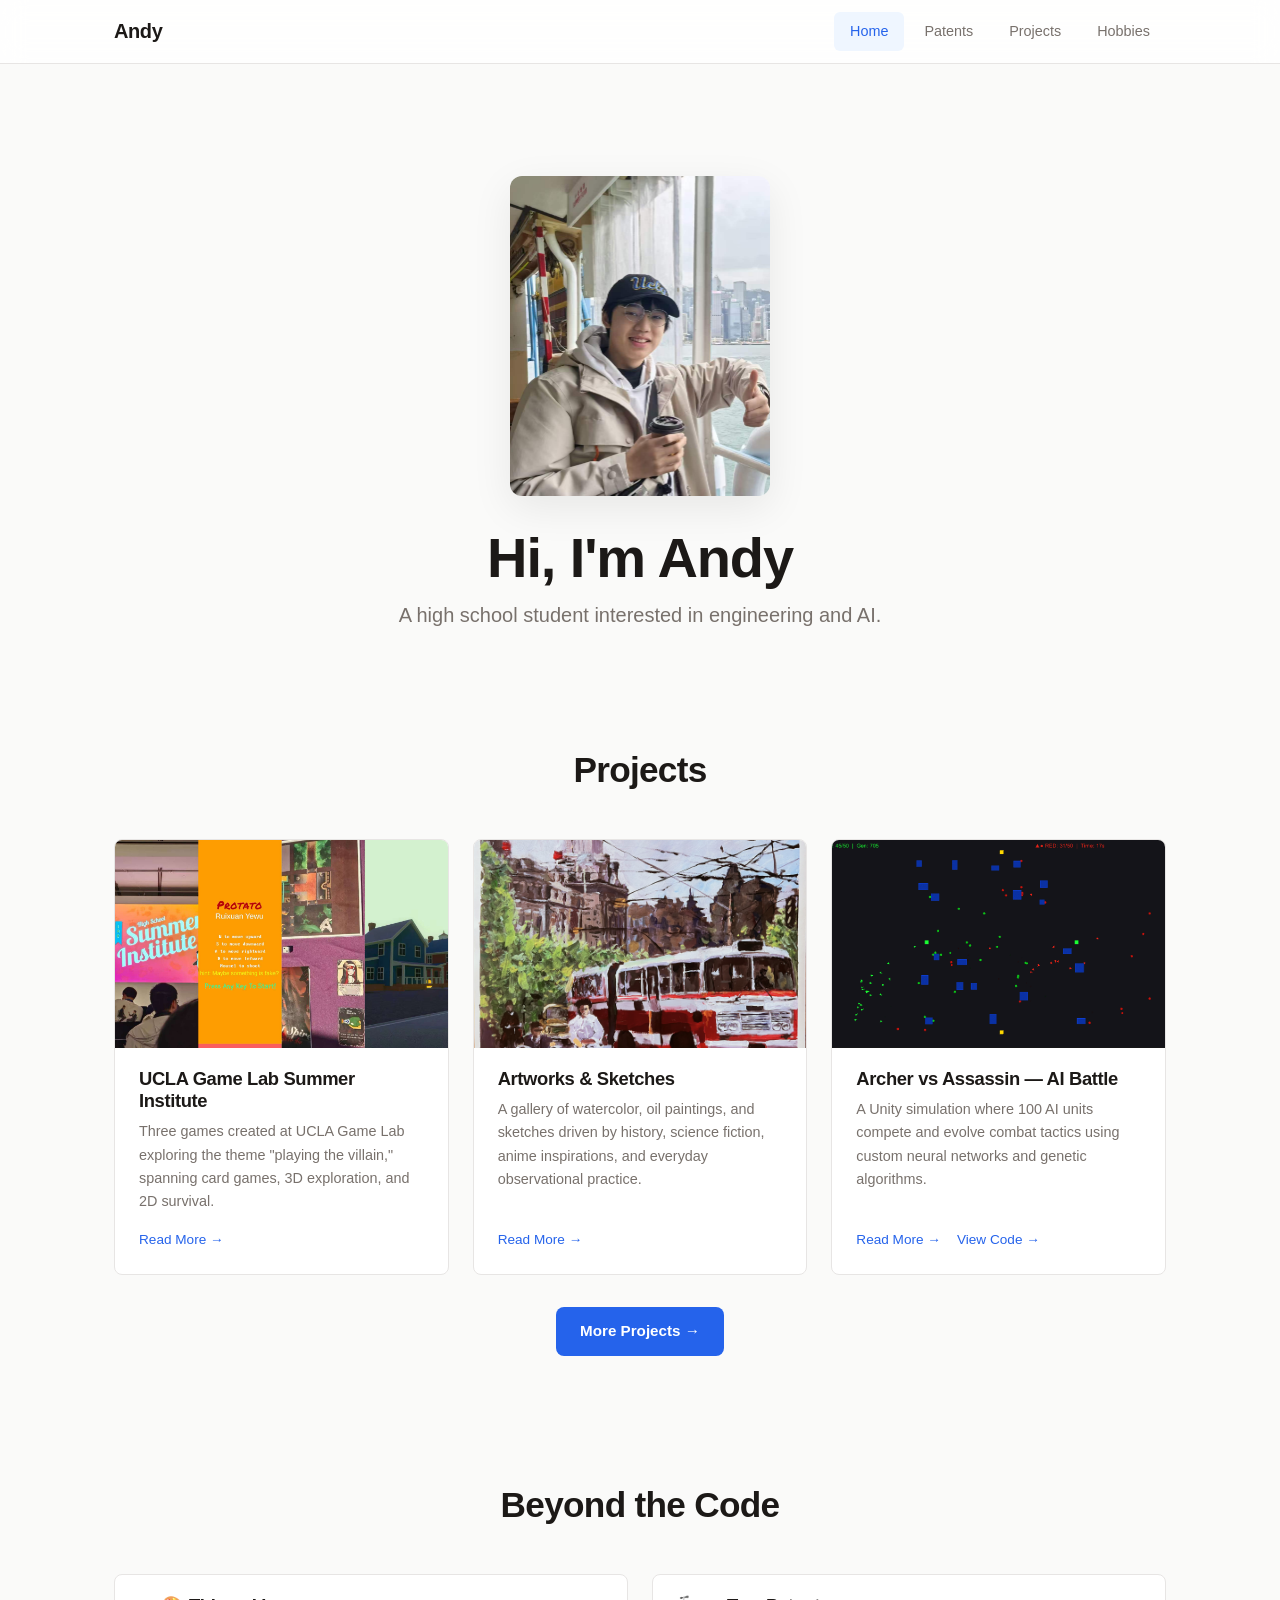
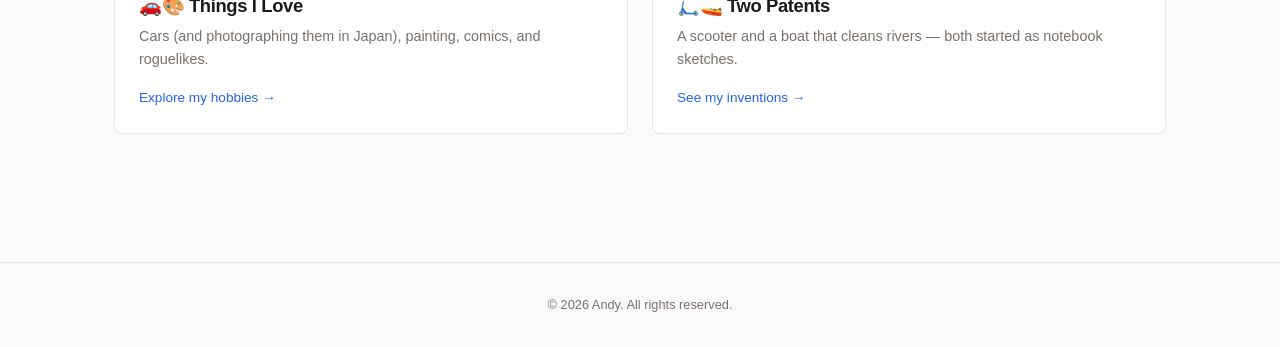
==== commit 3c3824b7: "Reorder projects: UCLA, Artworks, Archer, Hairman, Formula, Shogun Co-Authored-By: Claude <noreply@a" ====
--- a/index.html
+++ b/index.html
@@ -33,20 +33,6 @@
 
         <div class="projects-grid">
 
-          <!-- Archer vs Assassin -->
-          <article class="project-card">
-            <a href="archer-vs-assassin.html" class="project-card-link" aria-label="Archer vs Assassin details"></a>
-            <div class="project-card-img"><img src="images/archer-vs-assassin-cover.png" alt="Archer vs Assassin AI Battle" style="width:100%;height:100%;object-fit:cover;"></div>
-            <div class="project-card-body">
-              <h3>Archer vs Assassin — AI Battle</h3>
-              <p>A Unity simulation where 100 AI units compete and evolve combat tactics using custom neural networks and genetic algorithms.</p>
-              <div class="project-card-links">
-                <a href="archer-vs-assassin.html">Read More →</a>
-                <a href="https://github.com/AndyYe2009/archer-vs-assassin" target="_blank" rel="noopener">View Code →</a>
-              </div>
-            </div>
-          </article>
-
           <!-- UCLA Game Lab -->
           <article class="project-card">
             <a href="ucla-game-lab.html" class="project-card-link" aria-label="UCLA Game Lab details"></a>
@@ -69,6 +55,20 @@
               <p>A gallery of watercolor, oil paintings, and sketches driven by history, science fiction, anime inspirations, and everyday observational practice.</p>
               <div class="project-card-links">
                 <a href="artwork.html">Read More →</a>
+              </div>
+            </div>
+          </article>
+
+          <!-- Archer vs Assassin -->
+          <article class="project-card">
+            <a href="archer-vs-assassin.html" class="project-card-link" aria-label="Archer vs Assassin details"></a>
+            <div class="project-card-img"><img src="images/archer-vs-assassin-cover.png" alt="Archer vs Assassin AI Battle" style="width:100%;height:100%;object-fit:cover;"></div>
+            <div class="project-card-body">
+              <h3>Archer vs Assassin — AI Battle</h3>
+              <p>A Unity simulation where 100 AI units compete and evolve combat tactics using custom neural networks and genetic algorithms.</p>
+              <div class="project-card-links">
+                <a href="archer-vs-assassin.html">Read More →</a>
+                <a href="https://github.com/AndyYe2009/archer-vs-assassin" target="_blank" rel="noopener">View Code →</a>
               </div>
             </div>
           </article>
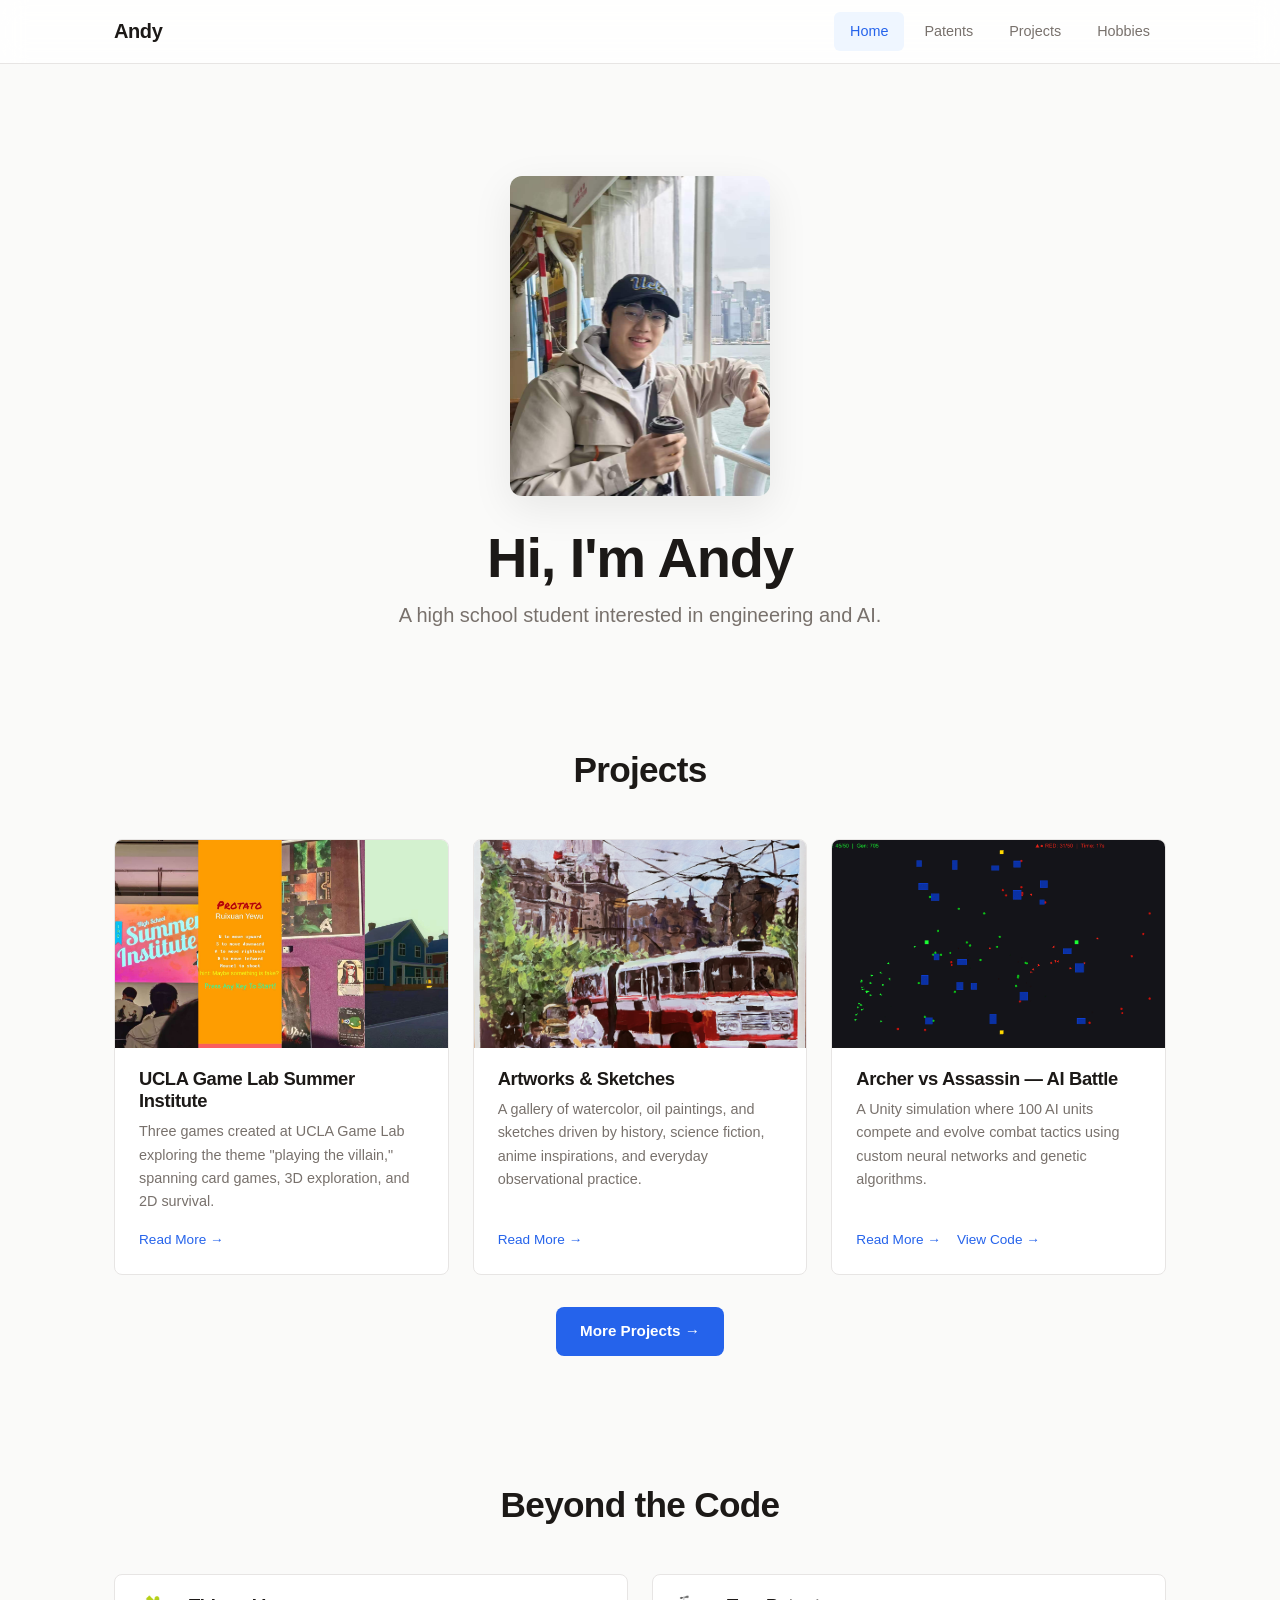
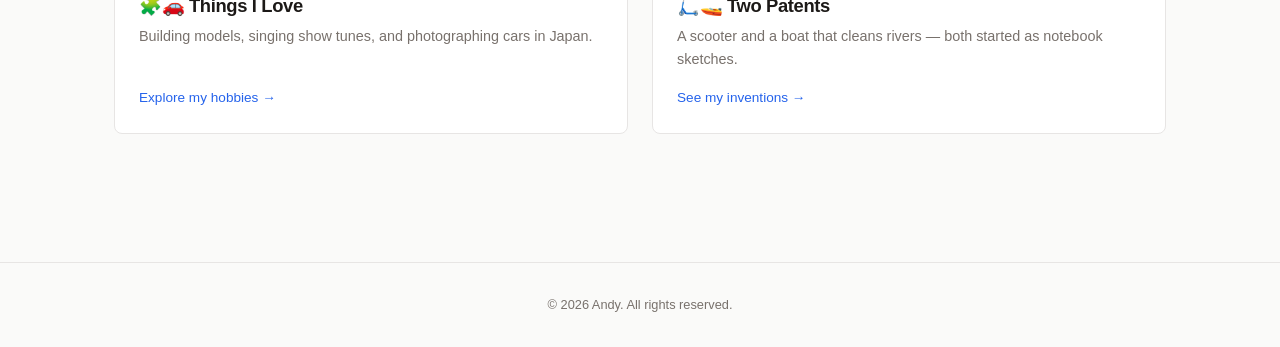
==== commit cb714925: "Update Things I Love card text to match current hobbies Co-Authored-By: Claude <noreply@anthropic.co" ====
--- a/index.html
+++ b/index.html
@@ -91,8 +91,8 @@
           <article class="project-card">
             <a href="hobbies.html" class="project-card-link" aria-label="Hobbies"></a>
             <div class="project-card-body">
-              <h3>🚗🎨 Things I Love</h3>
-              <p>Cars (and photographing them in Japan), painting, comics, and roguelikes.</p>
+              <h3>🧩🚗 Things I Love</h3>
+              <p>Building models, singing show tunes, and photographing cars in Japan.</p>
               <div class="project-card-links"><a href="hobbies.html">Explore my hobbies →</a></div>
             </div>
           </article>
